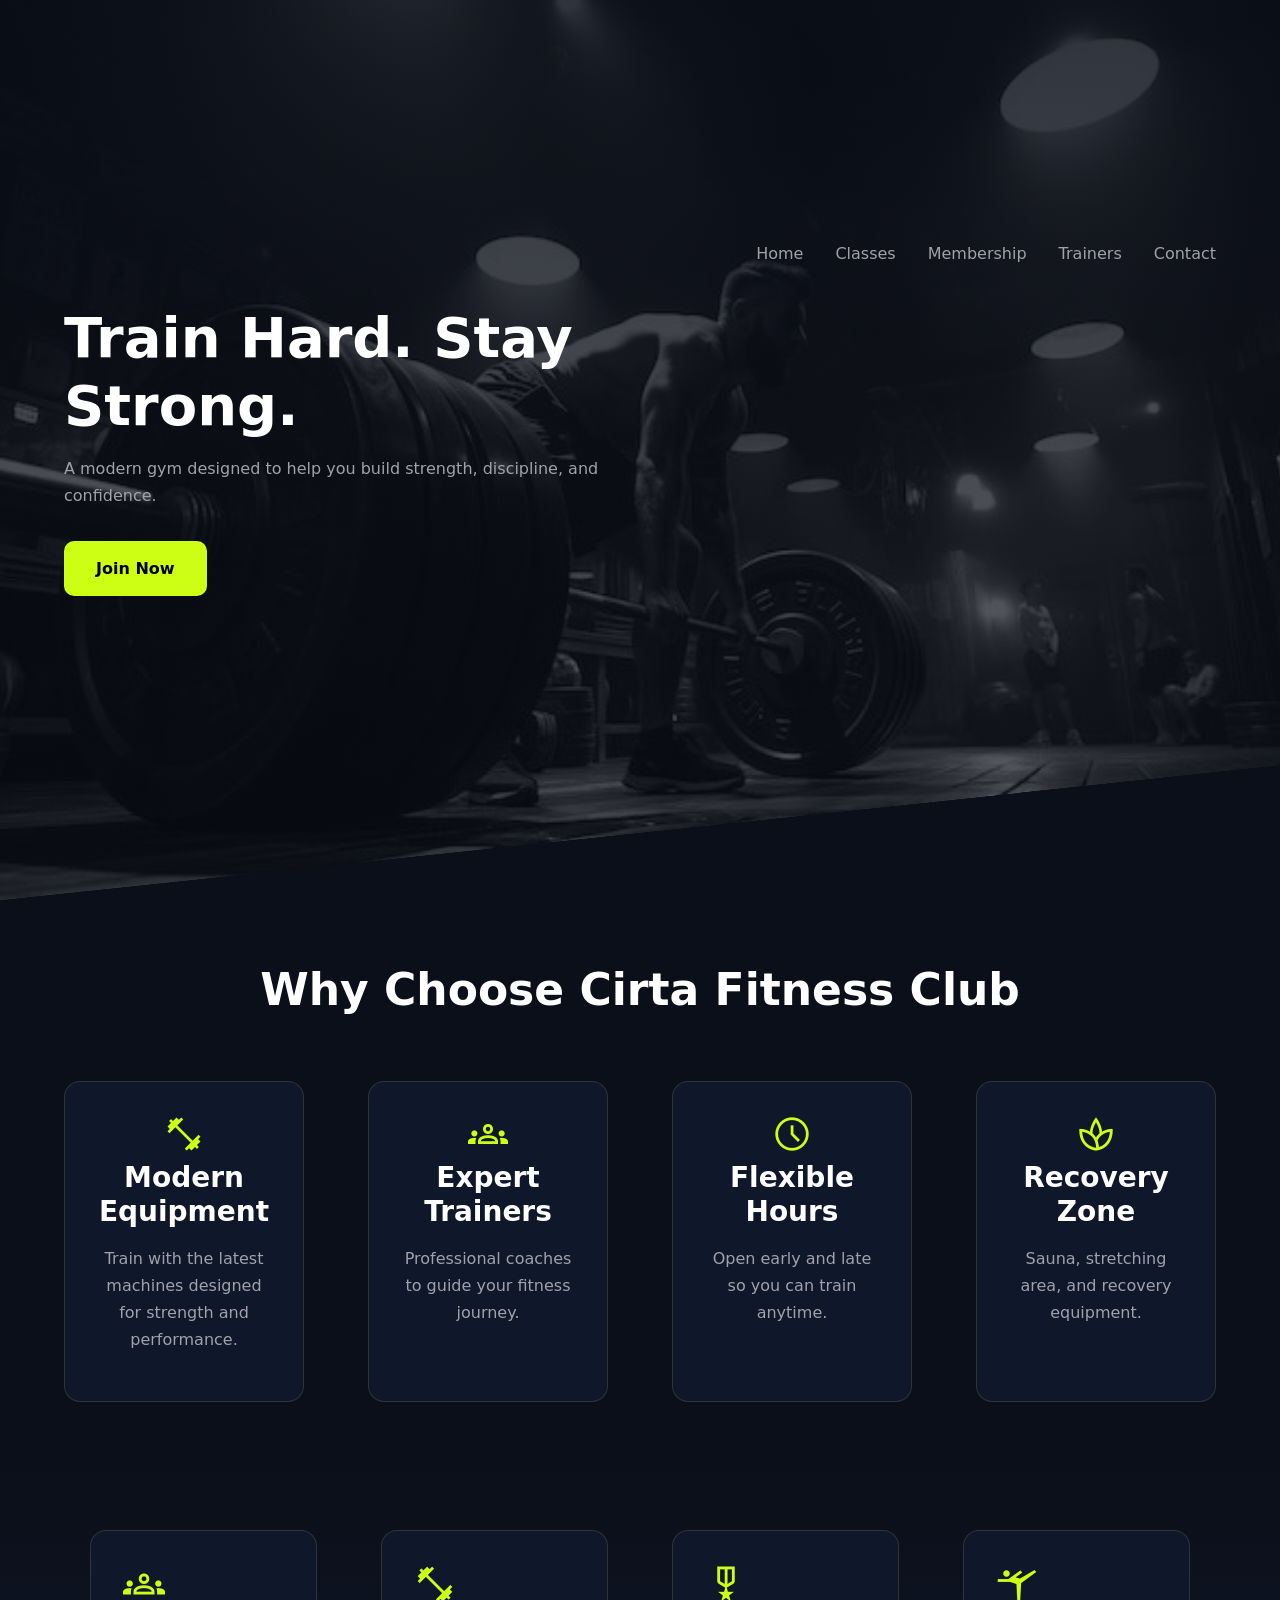
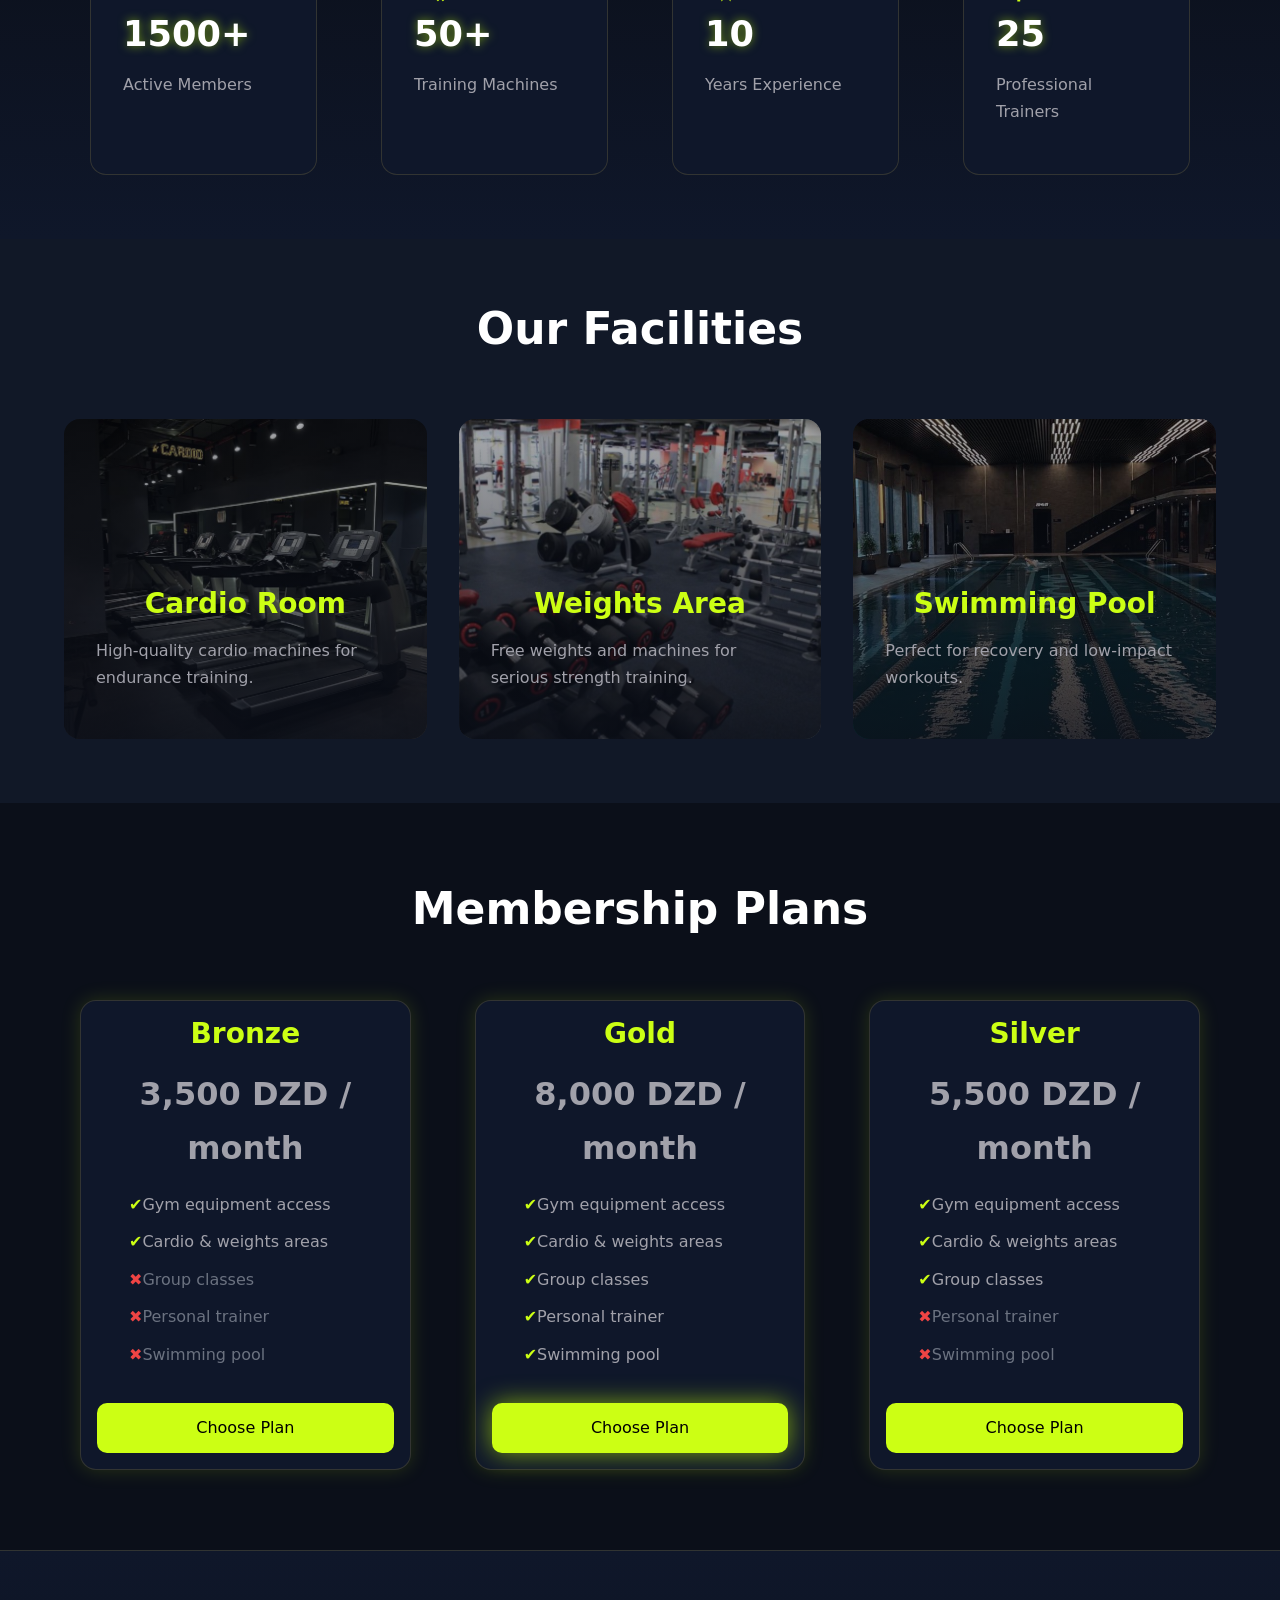
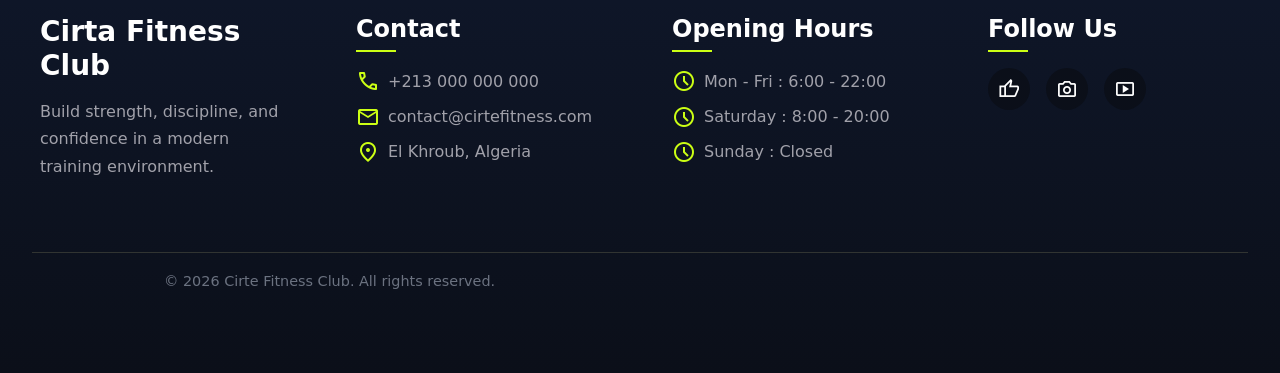
==== frontend/index.html @ cb065411 "first commit" ====
<!DOCTYPE html>
<html lang="en">
<head>
    <meta charset="UTF-8">
    <meta name="viewport" content="width=device-width, initial-scale=1.0">
    <title>Document</title>
    <link rel="stylesheet" href="./assets/css/index.css">
    <link href="https://fonts.googleapis.com/css2?family=Material+Symbols+Outlined" rel="stylesheet">
    
    
     
</head>
<body>
  
    <!-- home page header -->
   
    <header id="homeHeader">
       
      <div  class="header-overlay">
        
        <!-- <div class="logo">
        <img src="./assets/images/logo.png" alt="Cirte Fitness Club logo">
        </div> -->
      <nav>
        <ul>
          <li><a href="index.html">Home</a></li>
          <li><a href="./pages/classes.html">Classes</a></li>
          <li><a href="./pages/membership.html">Membership</a></li>
          <li><a href="./pages/trainers.html">Trainers</a></li>
          <li><a href="./pages/contact.html">Contact</a></li>
        </ul>
      </nav>
   
    <!-- hero section -->
      
       <section id="homeHeroSection">
       <h1>Train Hard. Stay Strong.</h1>
        <p>
        A modern gym designed to help you build strength, discipline,
        and confidence.
        </p>
        <a href="./pages/membership.html" class="btn-hero">Join Now</a>
       </section>
      </div>
    </header>

    <!-- home page main -->
  <main>
    <!-- whyChooseUs section -->
    <section id="whyChooseUs">

        <h2>Why Choose Cirta Fitness Club</h2>

        <div class="why-grid">

        <article class="why-card">
         <span class="material-symbols-outlined">fitness_center</span>
         <h3>Modern Equipment</h3>
         <p>Train with the latest machines designed for strength and performance.</p>
        </article>

        <article class="why-card">
         <span class="material-symbols-outlined">groups</span>
         <h3>Expert Trainers</h3>
         <p>Professional coaches to guide your fitness journey.</p>
       </article>

       <article class="why-card">
         <span class="material-symbols-outlined">schedule</span>
         <h3>Flexible Hours</h3>
         <p>Open early and late so you can train anytime.</p>
       </article>

      <article class="why-card">
        <span class="material-symbols-outlined">spa</span>
        <h3>Recovery Zone</h3>
       <p>Sauna, stretching area, and recovery equipment.</p>
      </article>

      </div>

     </section>
    
     <!-- gymStatSection -->

     <section id="gymStats">

     <div class="stats-container">

     <article class="stat">
       <span class="material-symbols-outlined">groups</span>
       <h3>1500+</h3>
       <p>Active Members</p>
     </article>

     <article class="stat">
       <span class="material-symbols-outlined">fitness_center</span>
       <h3>50+</h3>
       <p>Training Machines</p>
     </article>

     <article class="stat">
       <span class="material-symbols-outlined">military_tech</span>
       <h3>10</h3>
       <p>Years Experience</p>
     </article>

     <article class="stat">
       <span class="material-symbols-outlined">sports_gymnastics</span>
       <h3>25</h3>
       <p>Professional Trainers</p>
     </article>

  </div>

</section>
        
        <!-- facilities section -->
      <section id="facilities">
        <h2 id="facilityh2">Our Facilities</h2>

        <div class="facilities-grid">
         <article class="facility cardio">
          <h3>Cardio Room</h3>
          <p>High-quality cardio machines for endurance training.</p>
         </article>

         <article class="facility weights">
          <h3>Weights Area</h3>
          <p>Free weights and machines for serious strength training.</p>
          </article>

         <article class="facility pool">
          <h3>Swimming Pool</h3>
          <p>Perfect for recovery and low-impact workouts.</p>
         </article>
        </div>
      </section>
 
    <!-- membership section -->
     <section id="membership">
        <h2>Membership Plans</h2>

        <div class="membership-grid">

      <article class="plan plan--bronze">
        <h3>Bronze</h3>
        <p class="price">3,500 <span>DZD / month</span></p>
        <ul class="features">
         <li class="available">Gym equipment access</li>
         <li class="available">Cardio & weights areas</li>
         <li class="unavailable">Group classes</li>
         <li class="unavailable">Personal trainer</li>
         <li class="unavailable">Swimming pool</li>
        </ul>
        <a href="#contact" class="plan-btn">Choose Plan</a>
      </article>

      
       <article class="plan plan--gold">
        <h3>Gold</h3>
        <p class="price">8,000 <span>DZD / month</span></p>

        <ul class="features">
         <li class="available">Gym equipment access</li>
         <li class="available">Cardio & weights areas</li>
         <li class="available">Group classes</li>
         <li class="available">Personal trainer</li>
         <li class="available">Swimming pool</li>
        </ul>
        <a href="#contact" class="plan-btn">Choose Plan</a>
    </article>
     
    <article class="plan plan--silver">
        <h3>Silver</h3>
        <p class="price">5,500 <span>DZD / month</span></p>

        <ul class="features">
         <li class="available">Gym equipment access</li>
         <li class="available">Cardio & weights areas</li>
         <li class="available">Group classes</li>
         <li class="unavailable">Personal trainer</li>
         <li class="unavailable">Swimming pool</li>
         </ul>
         <a href="/pages/classes.html" class="plan-btn">Choose Plan</a>
       </article>

       </div>
     </section>


     </main>
     <!-- footer -->
     <footer id="footer">

  <div class="footer-container">

    <!-- gymInfo -->
    <div class="footer-section">
      <h3>Cirta Fitness Club</h3>
      <p>Build strength, discipline, and confidence in a modern training environment.</p>
    </div>

    <!-- Contact -->
    <div class="footer-section">
      <h4>Contact</h4>

      <p>
        <span class="material-symbols-outlined">call</span>
        +213 000 000 000
      </p>

      <p>
        <span class="material-symbols-outlined">mail</span>
        contact@cirtefitness.com
      </p>

      <p>
        <span class="material-symbols-outlined">location_on</span>
        El Khroub, Algeria
      </p>
    </div>

    <!-- Opening Hours -->
    <div class="footer-section">
      <h4>Opening Hours</h4>

      <p>
        <span class="material-symbols-outlined">schedule</span>
        Mon - Fri : 6:00 - 22:00
      </p>

      <p>
        <span class="material-symbols-outlined">schedule</span>
        Saturday : 8:00 - 20:00
      </p>

      <p>
        <span class="material-symbols-outlined">schedule</span>
        Sunday : Closed
      </p>
    </div>

    <!-- Social -->
    <div class="footer-section">
      <h4>Follow Us</h4>

      <div class="social-icons">

        <a href="#"><span class="material-symbols-outlined">thumb_up</span></a>
        <a href="#"><span class="material-symbols-outlined">photo_camera</span></a>
        <a href="#"><span class="material-symbols-outlined">smart_display</span></a>

      </div>

    </div>

  </div>

  <div class="footer-bottom">
    <p>© 2026 Cirte Fitness Club. All rights reserved.</p>
  </div>

</footer>
    
</body>
</html>
---- frontend/assets/css/index.css ----
@import "base/reset.css";
@import "base/variables.css";
@import "base/typography.css";
@import "pages/home.css";
@import "pages/classes.css";
@import "pages/contact.css";
@import "pages/membership.css";
@import "pages/trainer.css";


@import "layout/footer.css";
@import "layout/header.css";

@import "components/facilityCard.css";
@import "components/planCard.css";
@import "components/statsCrad.css";
@import "components/whyCard.css";
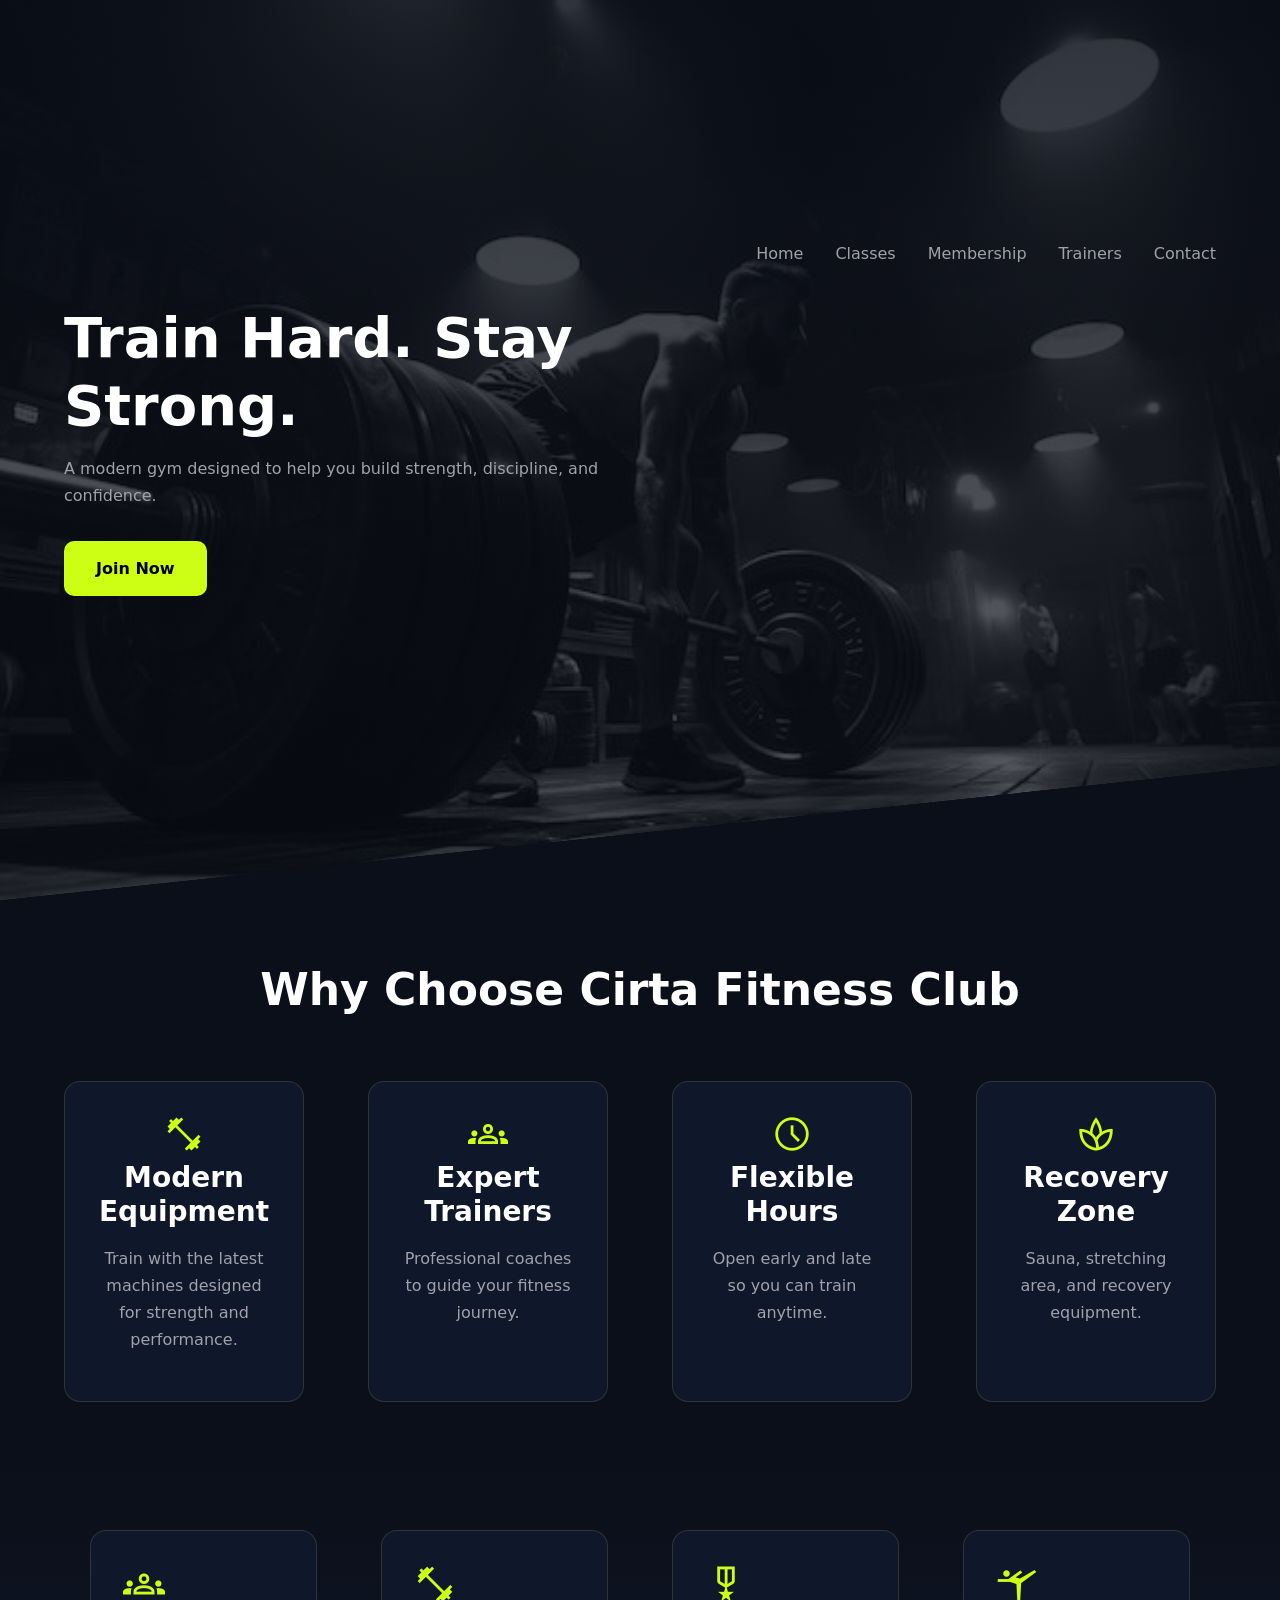
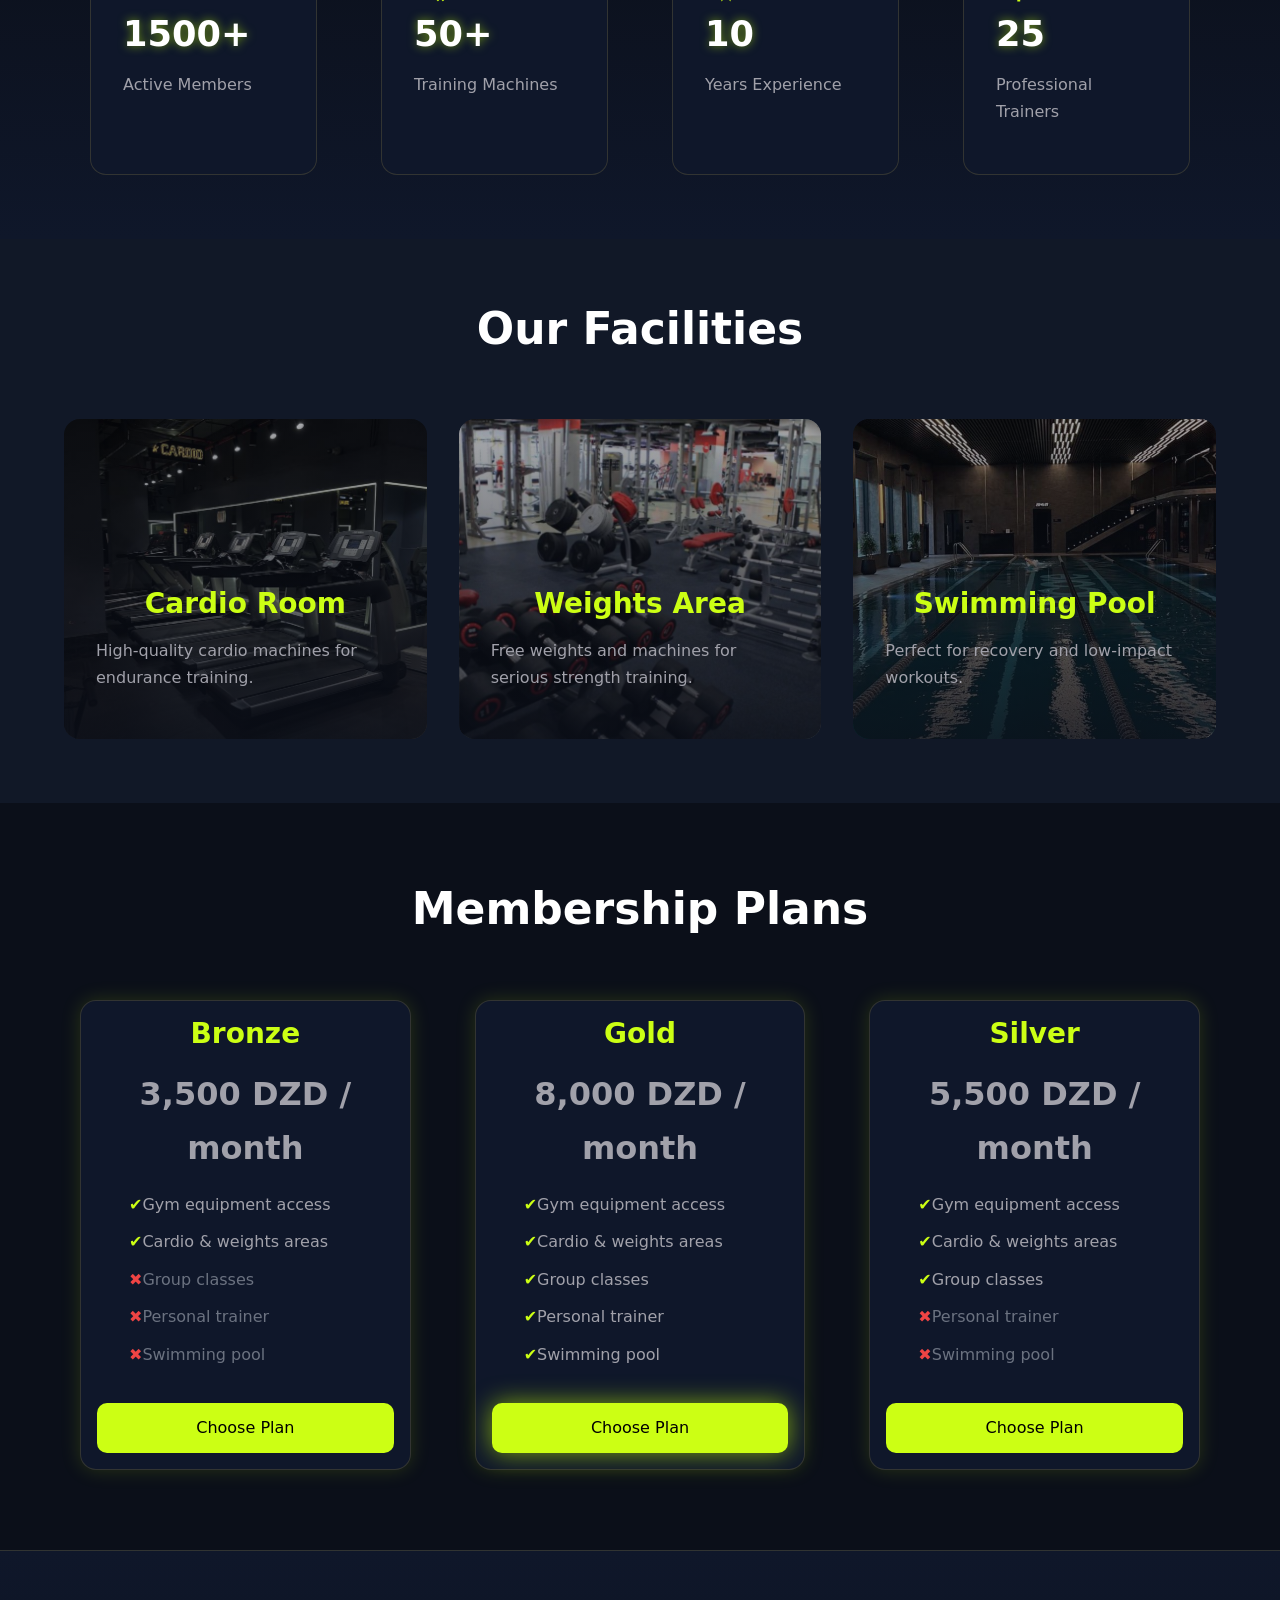
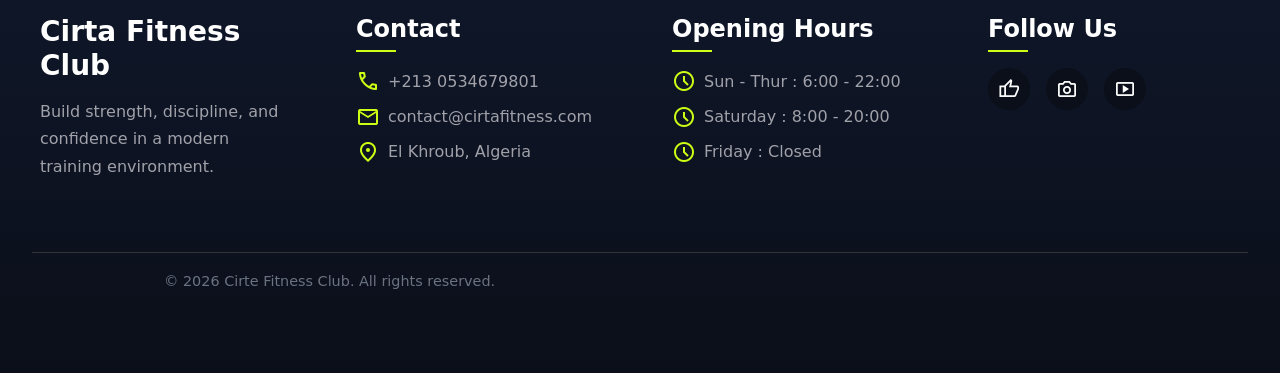
==== commit 7d4be84e: "second commit" ====
--- a/frontend/index.html
+++ b/frontend/index.html
@@ -3,12 +3,17 @@
 <head>
     <meta charset="UTF-8">
     <meta name="viewport" content="width=device-width, initial-scale=1.0">
-    <title>Document</title>
-    <link rel="stylesheet" href="./assets/css/index.css">
-    <link href="https://fonts.googleapis.com/css2?family=Material+Symbols+Outlined" rel="stylesheet">
-    
-    
-     
+    <title>Cirta Fitness Club | Modern Gym & Personal Training in El Khroub</title>
+    <meta name="description"
+     content="Cirta Fitness Club is a modern gym in El Khroub, Algeria offering professional trainers,
+     strength training, cardio equipment, group classes, and flexible memberships.">
+    <meta name="keywords"
+     content="Cirta Fitness Club, gym El Khroub, gym Algeria, fitness club Algeria,
+     personal trainer El Khroub, strength training gym, cardio gym Algeria">
+   
+  
+     <link rel="stylesheet" href="./assets/css/index.css">
+    <link href="https://fonts.googleapis.com/css2?family=Material+Symbols+Outlined" rel="stylesheet"> 
 </head>
 <body>
   
@@ -153,7 +158,7 @@
          <li class="unavailable">Personal trainer</li>
          <li class="unavailable">Swimming pool</li>
         </ul>
-        <a href="#contact" class="plan-btn">Choose Plan</a>
+        <a href="./pages/membership.html" class="plan-btn">Choose Plan</a>
       </article>
 
       
@@ -168,7 +173,7 @@
          <li class="available">Personal trainer</li>
          <li class="available">Swimming pool</li>
         </ul>
-        <a href="#contact" class="plan-btn">Choose Plan</a>
+        <a href="./pages/membership.html" class="plan-btn">Choose Plan</a>
     </article>
      
     <article class="plan plan--silver">
@@ -182,7 +187,7 @@
          <li class="unavailable">Personal trainer</li>
          <li class="unavailable">Swimming pool</li>
          </ul>
-         <a href="/pages/classes.html" class="plan-btn">Choose Plan</a>
+         <a href="./pages/membership.html" class="plan-btn">Choose Plan</a>
        </article>
 
        </div>
@@ -207,12 +212,12 @@
 
       <p>
         <span class="material-symbols-outlined">call</span>
-        +213 000 000 000
+        +213 0534679801
       </p>
 
       <p>
         <span class="material-symbols-outlined">mail</span>
-        contact@cirtefitness.com
+        contact@cirtafitness.com
       </p>
 
       <p>
@@ -227,7 +232,7 @@
 
       <p>
         <span class="material-symbols-outlined">schedule</span>
-        Mon - Fri : 6:00 - 22:00
+        Sun - Thur : 6:00 - 22:00
       </p>
 
       <p>
@@ -237,7 +242,7 @@
 
       <p>
         <span class="material-symbols-outlined">schedule</span>
-        Sunday : Closed
+        Friday : Closed
       </p>
     </div>
 
--- a/frontend/assets/css/index.css
+++ b/frontend/assets/css/index.css
@@ -6,6 +6,10 @@
 @import "pages/contact.css";
 @import "pages/membership.css";
 @import "pages/trainer.css";
+@import "pages/adminDashboard.css";
+@import "pages/adminLogin.css";
+@import "pages/adminPlan.css";
+
 
 
 @import "layout/footer.css";
